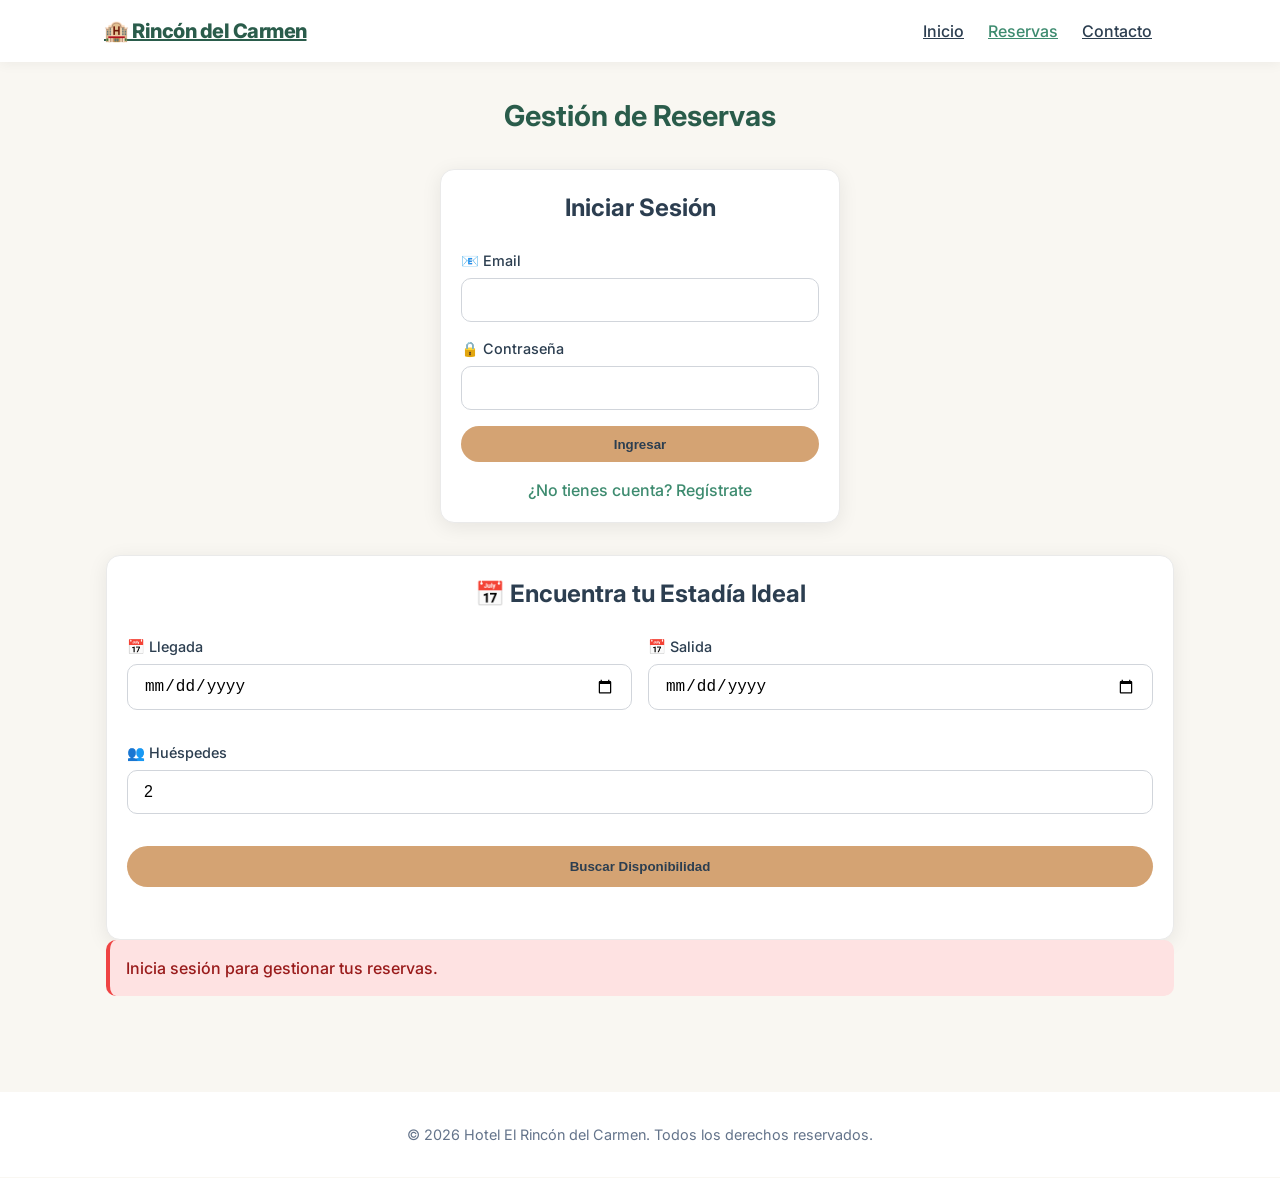
==== admin.html @ cd4cac2b "agregue la pagina para administrador" ====
<!DOCTYPE html>
<html lang="es">
<head>
  <meta charset="UTF-8">
  <meta name="viewport" content="width=device-width, initial-scale=1.0">
  <title>Panel Admin | Hotel El Rincón del Carmen</title>
  <link rel="stylesheet" href="css/main.css">
</head>
<body>
  <header>
    <nav>
      <a href="index.html" class="logo">🏨 Rincón del Carmen</a>
      <ul class="nav-links">
        <li><a href="index.html">Inicio</a></li>
        <li><a href="reservas.html">Reservas</a></li>
        <li><a href="contacto.html">Contacto</a></li>
        <li><a href="admin.html" class="active">Panel Admin</a></li>
      </ul>
      <button class="mobile-toggle">☰</button>
    </nav>
  </header>

  <main class="container">
    <div class="admin-header">
      <h1>Panel de Gestión Administrativa</h1>
      <p>Administra habitaciones, reservas y disponibilidad del hotel.</p>
    </div>

    <div class="tabs">
      <button class="tab-btn active" data-tab="rooms">🏨 Habitaciones</button>
      <button class="tab-btn" data-tab="bookings">📋 Reservas</button>
    </div>

    <!-- Tab Habitaciones -->
    <div id="roomsTab" class="tab-content">
      <div style="display:flex; justify-content:space-between; align-items:center; margin-bottom:1rem; flex-wrap:wrap; gap:1rem;">
        <h2 class="section-title" style="margin:0;">Listado de Habitaciones</h2>
        <button class="btn btn-accent" id="openRoomModal">+ Agregar Habitación</button>
      </div>
      <div class="table-container">
        <table id="roomsTable">
          <thead>
            <tr><th>Nombre</th><th>Camas</th><th>Máx Personas</th><th>Precio/Noche</th><th>Servicios</th><th>Acciones</th></tr>
          </thead>
          <tbody id="roomsBody"></tbody>
        </table>
      </div>
    </div>

    <!-- Tab Reservas -->
    <div id="bookingsTab" class="tab-content hidden">
      <div class="card" style="margin-bottom:1.5rem; background:var(--bg);">
        <h2 class="section-title" style="margin:0 0 0.5rem;">Gestión de Reservas</h2>
        <p style="color:var(--text-secondary); font-size:0.9rem;">Cancela reservas para liberar fechas inmediatamente. El sistema valida automáticamente la disponibilidad.</p>
      </div>
      <div class="table-container">
        <table id="bookingsTable">
          <thead>
            <tr><th>ID</th><th>Cliente</th><th>Habitación</th><th>Fechas</th><th>Huéspedes</th><th>Total</th><th>Estado</th><th>Acciones</th></tr>
          </thead>
          <tbody id="bookingsBody"></tbody>
        </table>
      </div>
    </div>
  </main>

  <!-- Modal Agregar/Editar Habitación -->
  <dialog id="roomModal">
    <div class="modal-header">
      <h3 id="modalTitle">Nueva Habitación</h3>
      <button class="close-modal" id="closeModal">&times;</button>
    </div>
    <form id="roomForm">
      <div class="form-group"><label>Nombre de la habitación</label><input id="rName" required placeholder="Ej: Suite Carmen"></div>
      <div class="grid" style="grid-template-columns:1fr 1fr; gap:1rem; margin-bottom:1rem;">
        <div class="form-group" style="margin:0"><label>Cantidad de camas</label><input id="rBeds" type="number" min="1" required></div>
        <div class="form-group" style="margin:0"><label>Máx. personas</label><input id="rMax" type="number" min="1" required></div>
      </div>
      <div class="form-group"><label>Precio por noche (COP)</label><input id="rPrice" type="number" min="10000" required placeholder="180000"></div>
      <div class="form-group"><label>Servicios (separados por coma)</label><input id="rAmenities" placeholder="WiFi, Jacuzzi, Minibar, TV 50&quot;" required></div>
      <div class="form-group"><label>URL de imagen (opcional)</label><input id="rImage" placeholder="https://... o dejar vacío"></div>
      <button type="submit" class="btn btn-full">Guardar Habitación</button>
    </form>
  </dialog>

  <footer>
    <p>© 2026 Hotel El Rincón del Carmen. Panel exclusivo para administradores.</p>
  </footer>

  <script type="module">
    import { DataService } from './js/data-service.js';
    
    // 🔒 Protección de ruta
    DataService.init();
    if (!DataService.isAdmin()) {
      alert('⚠️ Acceso denegado. Solo administradores pueden ver este panel.');
      window.location.href = 'reservas.html';
    }

    // 🔄 Renderizado
    function renderRooms() {
      const rooms = DataService.getRooms();
      const tbody = document.getElementById('roomsBody');
      if (!rooms.length) return tbody.innerHTML = `<tr><td colspan="6" class="text-center" style="padding:2rem; color:var(--text-secondary);">No hay habitaciones registradas</td></tr>`;
      
      tbody.innerHTML = rooms.map(r => `
        <tr>
          <td><strong>${r.name}</strong></td>
          <td>${r.beds}</td>
          <td>${r.maxGuests}</td>
          <td>$${r.price.toLocaleString()}</td>
          <td style="font-size:0.85rem; color:var(--text-secondary);">${r.amenities.join(', ')}</td>
          <td><button class="action-btn delete" onclick="deleteRoom('${r.id}')">🗑️ Eliminar</button></td>
        </tr>
      `).join('');
    }

    function renderBookings() {
      const bookings = DataService.getBookings();
      const rooms = DataService.getRooms();
      const users = DataService.getUsers();
      const tbody = document.getElementById('bookingsBody');
      
      if (!bookings.length) return tbody.innerHTML = `<tr><td colspan="8" class="text-center" style="padding:2rem; color:var(--text-secondary);">No hay reservas registradas</td></tr>`;

      tbody.innerHTML = bookings.map(b => {
        const room = rooms.find(r => r.id === b.roomId)?.name || 'Desconocida';
        const user = users.find(u => u.id === b.userId)?.name || 'Usuario eliminado';
        const statusClass = b.status === 'confirmed' ? 'status-confirmed' : 'status-cancelled';
        return `
          <tr>
            <td style="font-family:monospace; font-size:0.8rem;">${b.id.slice(-6)}</td>
            <td>${user}</td>
            <td>${room}</td>
            <td style="font-size:0.85rem;">${b.checkIn} ➔ ${b.checkOut}</td>
            <td>${b.guests}</td>
            <td>$${b.totalPrice.toLocaleString()}</td>
            <td><span class="status-badge ${statusClass}">${b.status}</span></td>
            <td>
              ${b.status === 'confirmed' ? `<button class="action-btn cancel" onclick="cancelBooking('${b.id}')">❌ Cancelar</button>` : '—'}
            </td>
          </tr>
        `;
      }).join('');
    }

    // 🌐 Funciones globales para onclick
    window.deleteRoom = (id) => {
      if (!confirm('¿Eliminar esta habitación? No se pueden recuperar las reservas asociadas.')) return;
      DataService.deleteRoom(id);
      renderRooms();
    };

    window.cancelBooking = (id) => {
      if (!confirm('¿Cancelar esta reserva? Las fechas quedarán disponibles inmediatamente.')) return;
      DataService.cancelBooking(id);
      renderBookings();
    };

    // 📋 Tabs
    document.querySelectorAll('.tab-btn').forEach(btn => {
      btn.addEventListener('click', () => {
        document.querySelectorAll('.tab-btn').forEach(b => b.classList.remove('active'));
        document.querySelectorAll('.tab-content').forEach(c => c.classList.add('hidden'));
        btn.classList.add('active');
        document.getElementById(`${btn.dataset.tab}Tab`).classList.remove('hidden');
      });
    });

    // 🪟 Modal
    const modal = document.getElementById('roomModal');
    document.getElementById('openRoomModal').onclick = () => {
      modal.showModal();
      document.getElementById('roomForm').reset();
    };
    document.getElementById('closeModal').onclick = () => modal.close();
    modal.addEventListener('click', (e) => { if (e.target === modal) modal.close(); });

    document.getElementById('roomForm').onsubmit = (e) => {
      e.preventDefault();
      const newRoom = {
        id: 'r_' + Date.now(),
        name: document.getElementById('rName').value,
        beds: parseInt(document.getElementById('rBeds').value),
        maxGuests: parseInt(document.getElementById('rMax').value),
        price: parseInt(document.getElementById('rPrice').value),
        amenities: document.getElementById('rAmenities').value.split(',').map(a => a.trim()).filter(a => a),
        image: document.getElementById('rImage').value || 'https://images.unsplash.com/photo-1611892440504-42a792e24d32?w=800&q=80'
      };
      DataService.addRoom(newRoom);
      modal.close();
      renderRooms();
    };

    // 🚀 Init
    renderRooms();
    renderBookings();

    // Mobile menu (mismo script que otras páginas)
    document.querySelector('.mobile-toggle').addEventListener('click', () => {
      const nav = document.querySelector('.nav-links');
      nav.style.display = nav.style.display === 'flex' ? 'none' : 'flex';
      nav.style.flexDirection = 'column';
      nav.style.position = 'absolute';
      nav.style.top = '100%'; nav.style.left = '0'; nav.style.right = '0';
      nav.style.background = 'var(--surface)'; nav.style.padding = 'var(--space-md)';
      nav.style.boxShadow = 'var(--shadow)'; nav.style.zIndex = '99';
    });
  </script>
</body>
</html>
---- css/main.css ----
:root {
    --primary: #2a5c4b;
    --primary-light: #3d8b6f;
    --accent: #d4a373;
    --bg: #f9f7f2;
    --surface: #ffffff;
    --text: #2c3e50;
    --text-light: #64748b;
    --success: #22c55e;
    --error: #ef4444;
    --radius: 14px;
    --shadow: 0 4px 20px rgba(0,0,0,0.08);
    --shadow-hover: 0 8px 30px rgba(0,0,0,0.12);
    --transition: all 0.25s cubic-bezier(0.4, 0, 0.2, 1);
}

  * { box-sizing: border-box; margin: 0; padding: 0; }
body { 
    font-family: 'Inter', system-ui, -apple-system, sans-serif; 
    background: var(--bg); 
    color: var(--text); 
    line-height: 1.5;
    -webkit-font-smoothing: antialiased;
}

  /* Header */
header {
    background: var(--surface);
    box-shadow: 0 2px 12px rgba(0,0,0,0.05);
    position: sticky; top: 0; z-index: 100;
}
nav {
    display: flex; justify-content: space-between; align-items: center;
    padding: 1rem 5%; max-width: 1200px; margin: 0 auto;
}
.logo { font-weight: 800; font-size: 1.25rem; color: var(--primary); letter-spacing: -0.5px; }
.nav-links { display: flex; gap: 1.5rem; list-style: none; }
.nav-links a { color: var(--text); font-weight: 500; transition: var(--transition); }
.nav-links a:hover, .nav-links a.active { color: var(--primary-light); }

.btn {
    background: var(--primary); color: white; padding: 0.65rem 1.2rem;
    border: none; border-radius: 99px; cursor: pointer; font-weight: 600;
    transition: var(--transition); display: inline-flex; align-items: center; gap: 0.5rem;
}
.btn:hover { background: var(--primary-light); transform: translateY(-2px); }
.btn-outline { background: transparent; border: 2px solid var(--primary); color: var(--primary); }
.btn-outline:hover { background: var(--primary); color: white; }
.btn-accent { background: var(--accent); color: var(--text); }

  /* Layout */
.container { max-width: 1100px; margin: 0 auto; padding: 2rem 1rem; }
.grid { display: grid; gap: 1.5rem; grid-template-columns: repeat(auto-fit, minmax(280px, 1fr)); }
.card {
    background: var(--surface); padding: 1.25rem; border-radius: var(--radius);
    box-shadow: var(--shadow); transition: var(--transition); border: 1px solid #eaeaea;
}
.card:hover { box-shadow: var(--shadow-hover); }

  /* Forms & Inputs */
.input-group { margin-bottom: 1rem; }
.input-group label { display: block; margin-bottom: 0.4rem; font-weight: 500; font-size: 0.9rem; }
.input-group input, .input-group select, .input-group textarea {
    width: 100%; padding: 0.75rem 1rem; border: 1px solid #d1d5db;
    border-radius: 10px; font-size: 1rem; transition: var(--transition);
}
.input-group input:focus, .input-group textarea:focus {
    outline: none; border-color: var(--primary); box-shadow: 0 0 0 3px rgba(42,92,75,0.15);
}

  /* Alerts & Badges */
.alert { padding: 1rem; border-radius: 10px; margin-bottom: 1rem; font-weight: 500; }
.alert.success { background: #dcfce7; color: #166534; border-left: 4px solid var(--success); }
.alert.error { background: #fee2e2; color: #991b1b; border-left: 4px solid var(--error); }
.badge { display: inline-block; padding: 0.25rem 0.6rem; border-radius: 99px; font-size: 0.75rem; font-weight: 700; }
.badge.primary { background: #e0f2fe; color: #0369a1; }
.badge.accent { background: #fef3c7; color: #92400e; }

  /* Utilities */
.text-center { text-align: center; }
.mt-2 { margin-top: 2rem; }
.hidden { display: none !important; }
.fade-in { animation: fadeIn 0.4s ease-in; }
@keyframes fadeIn { from { opacity: 0; transform: translateY(10px); } to { opacity: 1; transform: translateY(0); } }

  /* Mobile */
@media (max-width: 768px) {
    .nav-links { display: none; }
    .mobile-toggle { display: block; background: none; border: none; font-size: 1.5rem; cursor: pointer; }
    .grid { grid-template-columns: 1fr; }
    .container { padding: 1.5rem 1rem; }
}
@media (min-width: 769px) { .mobile-toggle { display: none; } }

  /* Dialog/Modal */
dialog {
    border: none; border-radius: var(--radius); padding: 1.5rem;
    box-shadow: 0 20px 40px rgba(0,0,0,0.2); max-width: 90%; width: 420px;
    backdrop-filter: blur(10px); background: var(--surface);
}
dialog::backdrop { background: rgba(0,0,0,0.4); }
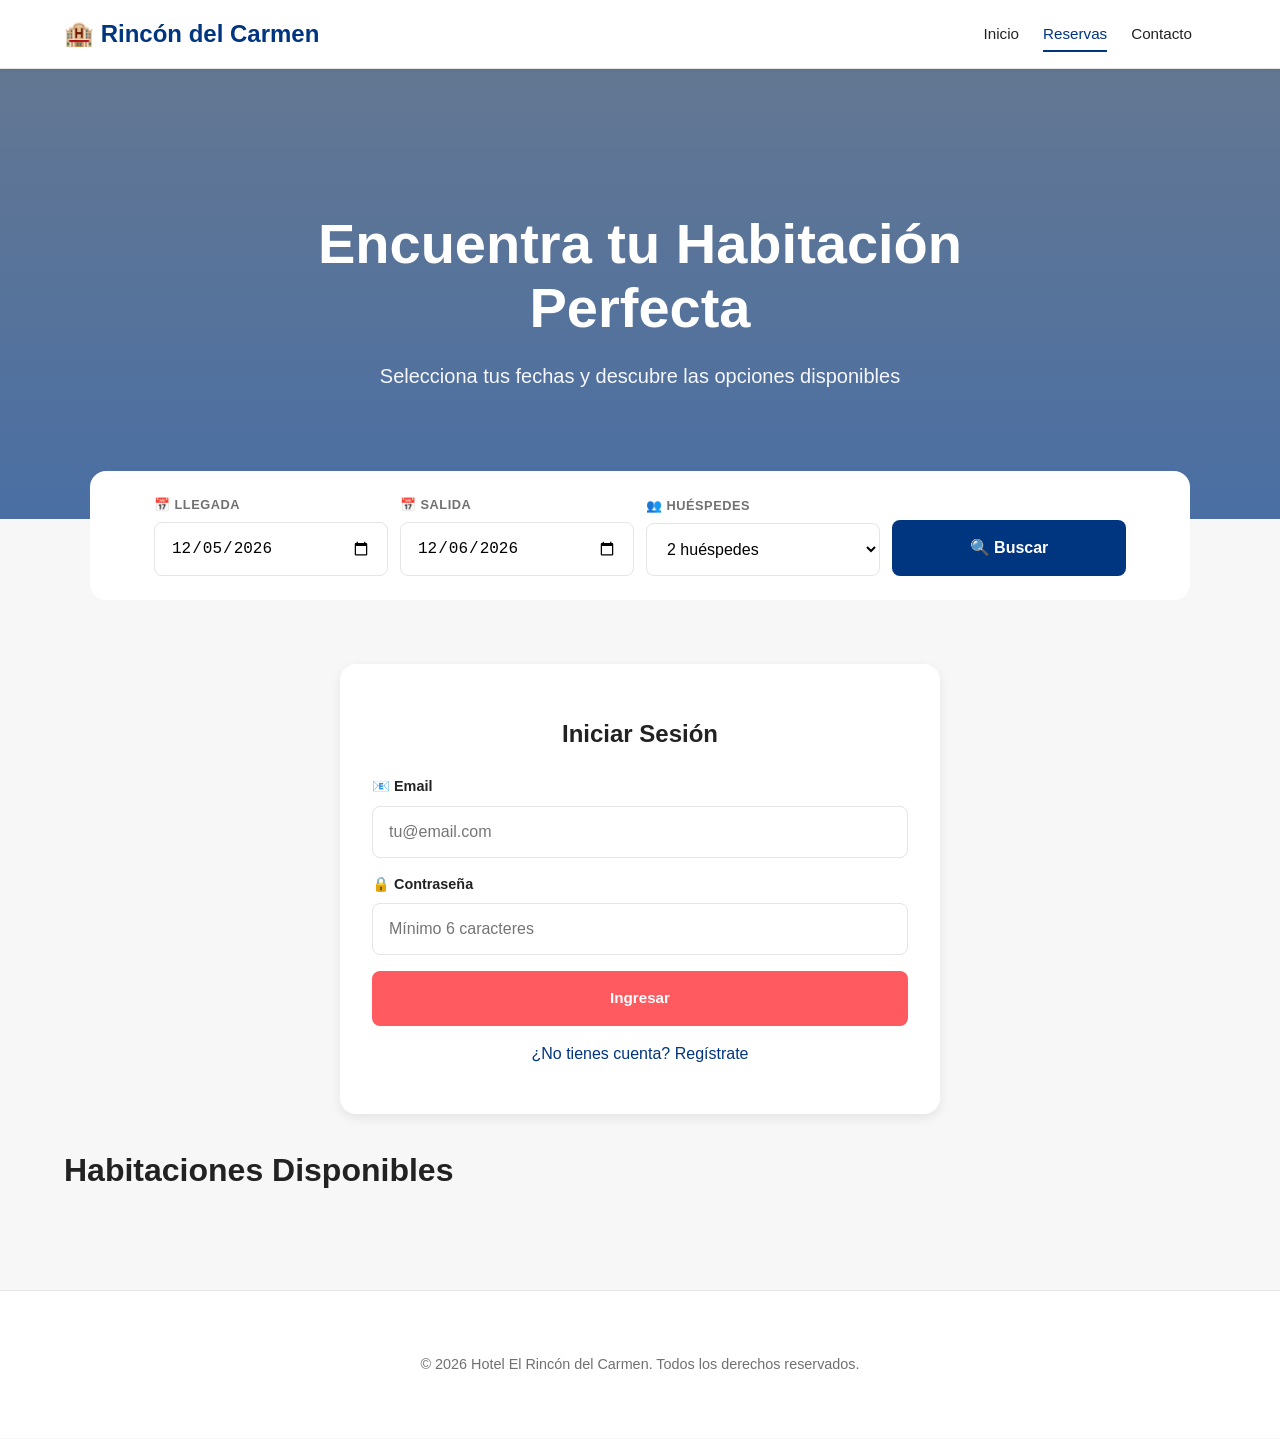
==== commit dc6d4eac: "Mejora general" ====
--- a/admin.html
+++ b/admin.html
@@ -23,40 +23,55 @@
   <main class="container">
     <div class="admin-header">
       <h1>Panel de Gestión Administrativa</h1>
-      <p>Administra habitaciones, reservas y disponibilidad del hotel.</p>
-    </div>
-
+      <p>Administra habitaciones, reservas y disponibilidad.</p>
+    </div>
+    
     <div class="tabs">
       <button class="tab-btn active" data-tab="rooms">🏨 Habitaciones</button>
       <button class="tab-btn" data-tab="bookings">📋 Reservas</button>
     </div>
 
-    <!-- Tab Habitaciones -->
     <div id="roomsTab" class="tab-content">
       <div style="display:flex; justify-content:space-between; align-items:center; margin-bottom:1rem; flex-wrap:wrap; gap:1rem;">
         <h2 class="section-title" style="margin:0;">Listado de Habitaciones</h2>
         <button class="btn btn-accent" id="openRoomModal">+ Agregar Habitación</button>
       </div>
       <div class="table-container">
-        <table id="roomsTable">
+        <table>
           <thead>
-            <tr><th>Nombre</th><th>Camas</th><th>Máx Personas</th><th>Precio/Noche</th><th>Servicios</th><th>Acciones</th></tr>
+            <tr>
+              <th>Nombre</th>
+              <th>Camas</th>
+              <th>Máx Pers.</th>
+              <th>Precio/Noche</th>
+              <th>Servicios</th>
+              <th>Acciones</th>
+            </tr>
           </thead>
           <tbody id="roomsBody"></tbody>
         </table>
       </div>
     </div>
 
-    <!-- Tab Reservas -->
     <div id="bookingsTab" class="tab-content hidden">
       <div class="card" style="margin-bottom:1.5rem; background:var(--bg);">
         <h2 class="section-title" style="margin:0 0 0.5rem;">Gestión de Reservas</h2>
-        <p style="color:var(--text-secondary); font-size:0.9rem;">Cancela reservas para liberar fechas inmediatamente. El sistema valida automáticamente la disponibilidad.</p>
+        <p style="color:var(--text-secondary); font-size:0.9rem;">
+          Cancela reservas para liberar fechas inmediatamente.
+        </p>
       </div>
       <div class="table-container">
-        <table id="bookingsTable">
+        <table>
           <thead>
-            <tr><th>ID</th><th>Cliente</th><th>Habitación</th><th>Fechas</th><th>Huéspedes</th><th>Total</th><th>Estado</th><th>Acciones</th></tr>
+            <tr>
+              <th>ID</th>
+              <th>Cliente</th>
+              <th>Habitación</th>
+              <th>Fechas</th>
+              <th>Total</th>
+              <th>Estado</th>
+              <th>Acciones</th>
+            </tr>
           </thead>
           <tbody id="bookingsBody"></tbody>
         </table>
@@ -64,22 +79,39 @@
     </div>
   </main>
 
-  <!-- Modal Agregar/Editar Habitación -->
   <dialog id="roomModal">
     <div class="modal-header">
       <h3 id="modalTitle">Nueva Habitación</h3>
       <button class="close-modal" id="closeModal">&times;</button>
     </div>
     <form id="roomForm">
-      <div class="form-group"><label>Nombre de la habitación</label><input id="rName" required placeholder="Ej: Suite Carmen"></div>
-      <div class="grid" style="grid-template-columns:1fr 1fr; gap:1rem; margin-bottom:1rem;">
-        <div class="form-group" style="margin:0"><label>Cantidad de camas</label><input id="rBeds" type="number" min="1" required></div>
-        <div class="form-group" style="margin:0"><label>Máx. personas</label><input id="rMax" type="number" min="1" required></div>
-      </div>
-      <div class="form-group"><label>Precio por noche (COP)</label><input id="rPrice" type="number" min="10000" required placeholder="180000"></div>
-      <div class="form-group"><label>Servicios (separados por coma)</label><input id="rAmenities" placeholder="WiFi, Jacuzzi, Minibar, TV 50&quot;" required></div>
-      <div class="form-group"><label>URL de imagen (opcional)</label><input id="rImage" placeholder="https://... o dejar vacío"></div>
-      <button type="submit" class="btn btn-full">Guardar Habitación</button>
+      <div class="form-group">
+        <label>Nombre</label>
+        <input id="rName" required placeholder="Suite Premium">
+      </div>
+      <div style="display: grid; grid-template-columns:1fr 1fr; gap:1rem; margin-bottom:1rem;">
+        <div class="form-group" style="margin:0">
+          <label>Camas</label>
+          <input id="rBeds" type="number" min="1" required>
+        </div>
+        <div class="form-group" style="margin:0">
+          <label>Máx. personas</label>
+          <input id="rMax" type="number" min="1" required>
+        </div>
+      </div>
+      <div class="form-group">
+        <label>Precio/Noche (COP)</label>
+        <input id="rPrice" type="number" min="10000" required>
+      </div>
+      <div class="form-group">
+        <label>Servicios (coma)</label>
+        <input id="rAmenities" placeholder="WiFi, Jacuzzi, Minibar" required>
+      </div>
+      <div class="form-group">
+        <label>URL Imagen (opcional)</label>
+        <input id="rImage" placeholder="https://...">
+      </div>
+      <button type="submit" class="btn btn-full">Guardar</button>
     </form>
   </dialog>
 
@@ -90,42 +122,46 @@
   <script type="module">
     import { DataService } from './js/data-service.js';
     
-    // 🔒 Protección de ruta
     DataService.init();
-    if (!DataService.isAdmin()) {
-      alert('⚠️ Acceso denegado. Solo administradores pueden ver este panel.');
-      window.location.href = 'reservas.html';
+    if (!DataService.isAdmin()) { 
+      alert('⚠️ Acceso denegado.'); 
+      window.location.href = 'reservas.html'; 
     }
 
-    // 🔄 Renderizado
-    function renderRooms() {
+    const renderRooms = () => {
       const rooms = DataService.getRooms();
       const tbody = document.getElementById('roomsBody');
-      if (!rooms.length) return tbody.innerHTML = `<tr><td colspan="6" class="text-center" style="padding:2rem; color:var(--text-secondary);">No hay habitaciones registradas</td></tr>`;
-      
-      tbody.innerHTML = rooms.map(r => `
+      tbody.innerHTML = rooms.length ? rooms.map(r => `
         <tr>
           <td><strong>${r.name}</strong></td>
           <td>${r.beds}</td>
           <td>${r.maxGuests}</td>
           <td>$${r.price.toLocaleString()}</td>
-          <td style="font-size:0.85rem; color:var(--text-secondary);">${r.amenities.join(', ')}</td>
-          <td><button class="action-btn delete" onclick="deleteRoom('${r.id}')">🗑️ Eliminar</button></td>
+          <td style="font-size:0.85rem; color:var(--text-secondary);">
+            ${r.amenities.join(', ')}
+          </td>
+          <td>
+            <button class="action-btn delete" onclick="deleteRoom('${r.id}')">🗑️</button>
+          </td>
         </tr>
-      `).join('');
-    }
-
-    function renderBookings() {
+      `).join('') : `
+        <tr>
+          <td colspan="6" class="text-center" style="padding:2rem; color:var(--text-secondary);">
+            No hay habitaciones
+          </td>
+        </tr>
+      `;
+    };
+
+    const renderBookings = () => {
       const bookings = DataService.getBookings();
       const rooms = DataService.getRooms();
       const users = DataService.getUsers();
       const tbody = document.getElementById('bookingsBody');
       
-      if (!bookings.length) return tbody.innerHTML = `<tr><td colspan="8" class="text-center" style="padding:2rem; color:var(--text-secondary);">No hay reservas registradas</td></tr>`;
-
-      tbody.innerHTML = bookings.map(b => {
-        const room = rooms.find(r => r.id === b.roomId)?.name || 'Desconocida';
-        const user = users.find(u => u.id === b.userId)?.name || 'Usuario eliminado';
+      tbody.innerHTML = bookings.length ? bookings.map(b => {
+        const room = rooms.find(r => r.id === b.roomId)?.name || 'N/A';
+        const user = users.find(u => u.id === b.userId)?.name || 'N/A';
         const statusClass = b.status === 'confirmed' ? 'status-confirmed' : 'status-cancelled';
         return `
           <tr>
@@ -133,78 +169,89 @@
             <td>${user}</td>
             <td>${room}</td>
             <td style="font-size:0.85rem;">${b.checkIn} ➔ ${b.checkOut}</td>
-            <td>${b.guests}</td>
             <td>$${b.totalPrice.toLocaleString()}</td>
             <td><span class="status-badge ${statusClass}">${b.status}</span></td>
             <td>
-              ${b.status === 'confirmed' ? `<button class="action-btn cancel" onclick="cancelBooking('${b.id}')">❌ Cancelar</button>` : '—'}
+              ${b.status === 'confirmed' ? 
+                `<button class="action-btn cancel" onclick="cancelBooking('${b.id}')">❌</button>` : 
+                '—'
+              }
             </td>
           </tr>
         `;
-      }).join('');
-    }
-
-    // 🌐 Funciones globales para onclick
-    window.deleteRoom = (id) => {
-      if (!confirm('¿Eliminar esta habitación? No se pueden recuperar las reservas asociadas.')) return;
-      DataService.deleteRoom(id);
-      renderRooms();
-    };
-
-    window.cancelBooking = (id) => {
-      if (!confirm('¿Cancelar esta reserva? Las fechas quedarán disponibles inmediatamente.')) return;
-      DataService.cancelBooking(id);
-      renderBookings();
-    };
-
-    // 📋 Tabs
+      }).join('') : `
+        <tr>
+          <td colspan="7" class="text-center" style="padding:2rem; color:var(--text-secondary);">
+            No hay reservas
+          </td>
+        </tr>
+      `;
+    };
+
+    window.deleteRoom = (id) => { 
+      if (confirm('¿Eliminar habitación?')) { 
+        DataService.deleteRoom(id); 
+        renderRooms(); 
+      } 
+    };
+    
+    window.cancelBooking = (id) => { 
+      if (confirm('¿Cancelar reserva?')) { 
+        DataService.cancelBooking(id); 
+        renderBookings(); 
+      } 
+    };
+
     document.querySelectorAll('.tab-btn').forEach(btn => {
-      btn.addEventListener('click', () => {
-        document.querySelectorAll('.tab-btn').forEach(b => b.classList.remove('active'));
-        document.querySelectorAll('.tab-content').forEach(c => c.classList.add('hidden'));
-        btn.classList.add('active');
-        document.getElementById(`${btn.dataset.tab}Tab`).classList.remove('hidden');
-      });
+      btn.onclick = () => { 
+        document.querySelectorAll('.tab-btn').forEach(b => b.classList.remove('active')); 
+        document.querySelectorAll('.tab-content').forEach(c => c.classList.add('hidden')); 
+        btn.classList.add('active'); 
+        document.getElementById(`${btn.dataset.tab}Tab`).classList.remove('hidden'); 
+      };
     });
-
-    // 🪟 Modal
+    
     const modal = document.getElementById('roomModal');
-    document.getElementById('openRoomModal').onclick = () => {
-      modal.showModal();
-      document.getElementById('roomForm').reset();
+    document.getElementById('openRoomModal').onclick = () => { 
+      modal.showModal(); 
+      document.getElementById('roomForm').reset(); 
     };
     document.getElementById('closeModal').onclick = () => modal.close();
-    modal.addEventListener('click', (e) => { if (e.target === modal) modal.close(); });
-
-    document.getElementById('roomForm').onsubmit = (e) => {
-      e.preventDefault();
-      const newRoom = {
-        id: 'r_' + Date.now(),
-        name: document.getElementById('rName').value,
-        beds: parseInt(document.getElementById('rBeds').value),
-        maxGuests: parseInt(document.getElementById('rMax').value),
-        price: parseInt(document.getElementById('rPrice').value),
-        amenities: document.getElementById('rAmenities').value.split(',').map(a => a.trim()).filter(a => a),
-        image: document.getElementById('rImage').value || 'https://images.unsplash.com/photo-1611892440504-42a792e24d32?w=800&q=80'
-      };
-      DataService.addRoom(newRoom);
-      modal.close();
-      renderRooms();
-    };
-
-    // 🚀 Init
-    renderRooms();
+    
+    document.getElementById('roomForm').onsubmit = (e) => { 
+      e.preventDefault(); 
+      DataService.addRoom({ 
+        id: 'r_' + Date.now(), 
+        name: document.getElementById('rName').value, 
+        beds: parseInt(document.getElementById('rBeds').value), 
+        maxGuests: parseInt(document.getElementById('rMax').value), 
+        price: parseInt(document.getElementById('rPrice').value), 
+        amenities: document.getElementById('rAmenities').value.split(',').map(a => a.trim()).filter(Boolean), 
+        image: document.getElementById('rImage').value || 'https://images.unsplash.com/photo-1611892440504-42a792e24d32?w=800&q=80' 
+      }); 
+      modal.close(); 
+      renderRooms(); 
+    };
+
+    renderRooms(); 
     renderBookings();
-
-    // Mobile menu (mismo script que otras páginas)
-    document.querySelector('.mobile-toggle').addEventListener('click', () => {
-      const nav = document.querySelector('.nav-links');
-      nav.style.display = nav.style.display === 'flex' ? 'none' : 'flex';
-      nav.style.flexDirection = 'column';
-      nav.style.position = 'absolute';
-      nav.style.top = '100%'; nav.style.left = '0'; nav.style.right = '0';
-      nav.style.background = 'var(--surface)'; nav.style.padding = 'var(--space-md)';
-      nav.style.boxShadow = 'var(--shadow)'; nav.style.zIndex = '99';
+    
+    document.querySelector('.mobile-toggle').addEventListener('click', () => { 
+      const nav = document.querySelector('.nav-links'); 
+      if (nav.style.display === 'flex') { 
+        nav.style.display = 'none'; 
+      } else { 
+        nav.style.display = 'flex'; 
+        nav.style.flexDirection = 'column'; 
+        nav.style.position = 'absolute'; 
+        nav.style.top = '100%'; 
+        nav.style.left = '0'; 
+        nav.style.right = '0'; 
+        nav.style.background = 'var(--surface)'; 
+        nav.style.padding = 'var(--space-md)'; 
+        nav.style.boxShadow = 'var(--shadow)'; 
+        nav.style.zIndex = '99'; 
+      } 
     });
   </script>
 </body>
--- a/css/main.css
+++ b/css/main.css
@@ -1,101 +1,678 @@
 :root {
-    --primary: #2a5c4b;
-    --primary-light: #3d8b6f;
-    --accent: #d4a373;
-    --bg: #f9f7f2;
-    --surface: #ffffff;
-    --text: #2c3e50;
-    --text-light: #64748b;
-    --success: #22c55e;
-    --error: #ef4444;
-    --radius: 14px;
-    --shadow: 0 4px 20px rgba(0,0,0,0.08);
-    --shadow-hover: 0 8px 30px rgba(0,0,0,0.12);
-    --transition: all 0.25s cubic-bezier(0.4, 0, 0.2, 1);
-}
-
-  * { box-sizing: border-box; margin: 0; padding: 0; }
+  --primary: #003580;
+  --primary-dark: #00224f;
+  --primary-light: #4d90fe;
+  --accent: #ff5a5f;
+  --accent-hover: #e0484d;
+  --bg: #f7f7f7;
+  --surface: #ffffff;
+  --text: #222222;
+  --text-secondary: #717171;
+  --text-light: #a0a0a0;
+  --border: #e5e5e5;
+  --divider: #f0f0f0;
+  --success: #008a05;
+  --error: #c43a3a;
+  --space-xs: 0.5rem;
+  --space-sm: 0.75rem;
+  --space-md: 1rem;
+  --space-lg: 1.5rem;
+  --space-xl: 2rem;
+  --space-2xl: 3rem;
+  --radius-sm: 8px;
+  --radius: 12px;
+  --radius-lg: 16px;
+  --shadow-sm: 0 1px 3px rgba(0,0,0,0.08);
+  --shadow: 0 4px 12px rgba(0,0,0,0.08);
+  --shadow-lg: 0 8px 24px rgba(0,0,0,0.12);
+  --transition: all 0.25s cubic-bezier(0.4, 0, 0.2, 1);
+}
+
+*, *::before, *::after { box-sizing: border-box; }
+html { scroll-behavior: smooth; }
 body { 
-    font-family: 'Inter', system-ui, -apple-system, sans-serif; 
-    background: var(--bg); 
-    color: var(--text); 
-    line-height: 1.5;
-    -webkit-font-smoothing: antialiased;
-}
-
-  /* Header */
-header {
-    background: var(--surface);
-    box-shadow: 0 2px 12px rgba(0,0,0,0.05);
-    position: sticky; top: 0; z-index: 100;
-}
-nav {
-    display: flex; justify-content: space-between; align-items: center;
-    padding: 1rem 5%; max-width: 1200px; margin: 0 auto;
-}
-.logo { font-weight: 800; font-size: 1.25rem; color: var(--primary); letter-spacing: -0.5px; }
-.nav-links { display: flex; gap: 1.5rem; list-style: none; }
-.nav-links a { color: var(--text); font-weight: 500; transition: var(--transition); }
-.nav-links a:hover, .nav-links a.active { color: var(--primary-light); }
-
-.btn {
-    background: var(--primary); color: white; padding: 0.65rem 1.2rem;
-    border: none; border-radius: 99px; cursor: pointer; font-weight: 600;
-    transition: var(--transition); display: inline-flex; align-items: center; gap: 0.5rem;
-}
-.btn:hover { background: var(--primary-light); transform: translateY(-2px); }
-.btn-outline { background: transparent; border: 2px solid var(--primary); color: var(--primary); }
-.btn-outline:hover { background: var(--primary); color: white; }
-.btn-accent { background: var(--accent); color: var(--text); }
-
-  /* Layout */
-.container { max-width: 1100px; margin: 0 auto; padding: 2rem 1rem; }
-.grid { display: grid; gap: 1.5rem; grid-template-columns: repeat(auto-fit, minmax(280px, 1fr)); }
-.card {
-    background: var(--surface); padding: 1.25rem; border-radius: var(--radius);
-    box-shadow: var(--shadow); transition: var(--transition); border: 1px solid #eaeaea;
-}
-.card:hover { box-shadow: var(--shadow-hover); }
-
-  /* Forms & Inputs */
-.input-group { margin-bottom: 1rem; }
-.input-group label { display: block; margin-bottom: 0.4rem; font-weight: 500; font-size: 0.9rem; }
-.input-group input, .input-group select, .input-group textarea {
-    width: 100%; padding: 0.75rem 1rem; border: 1px solid #d1d5db;
-    border-radius: 10px; font-size: 1rem; transition: var(--transition);
-}
-.input-group input:focus, .input-group textarea:focus {
-    outline: none; border-color: var(--primary); box-shadow: 0 0 0 3px rgba(42,92,75,0.15);
-}
-
-  /* Alerts & Badges */
-.alert { padding: 1rem; border-radius: 10px; margin-bottom: 1rem; font-weight: 500; }
-.alert.success { background: #dcfce7; color: #166534; border-left: 4px solid var(--success); }
-.alert.error { background: #fee2e2; color: #991b1b; border-left: 4px solid var(--error); }
-.badge { display: inline-block; padding: 0.25rem 0.6rem; border-radius: 99px; font-size: 0.75rem; font-weight: 700; }
-.badge.primary { background: #e0f2fe; color: #0369a1; }
-.badge.accent { background: #fef3c7; color: #92400e; }
-
-  /* Utilities */
+  font-family: -apple-system, BlinkMacSystemFont, 'Segoe UI', Roboto, sans-serif; 
+  background: var(--bg); 
+  color: var(--text); 
+  line-height: 1.5; 
+  margin: 0; 
+  -webkit-font-smoothing: antialiased;
+}
+a { text-decoration: none; color: inherit; transition: var(--transition); }
+a:hover { color: var(--primary); }
+button { cursor: pointer; border: none; background: none; font: inherit; }
+img { display: block; max-width: 100%; }
+ul { list-style: none; padding: 0; margin: 0; }
+
+/* HEADER */
+header { 
+  background: var(--surface); 
+  border-bottom: 1px solid var(--border); 
+  position: sticky; 
+  top: 0; 
+  z-index: 100; 
+  box-shadow: var(--shadow-sm); 
+}
+nav { 
+  display: flex; 
+  justify-content: space-between; 
+  align-items: center; 
+  padding: var(--space-md) 5%; 
+  max-width: 1400px; 
+  margin: 0 auto; 
+}
+.logo { 
+  font-weight: 800; 
+  font-size: 1.5rem; 
+  color: var(--primary); 
+  display: flex;
+  align-items: center;
+  gap: var(--space-sm);
+}
+.nav-links { 
+  display: flex; 
+  gap: var(--space-lg); 
+  align-items: center; 
+}
+.nav-links a { 
+  font-weight: 500; 
+  font-size: 0.95rem; 
+  padding: var(--space-xs) 0;
+  position: relative;
+}
+.nav-links a:hover, 
+.nav-links a.active { 
+  color: var(--primary); 
+}
+.nav-links a.active::after {
+  content: '';
+  position: absolute;
+  bottom: -2px;
+  left: 0;
+  right: 0;
+  height: 2px;
+  background: var(--primary);
+}
+.mobile-toggle { 
+  font-size: 1.5rem; 
+  color: var(--text); 
+  display: none; 
+  background: none;
+  border: none;
+  cursor: pointer;
+}
+
+/* HERO - Con imagen en TODAS las páginas */
+.hero { 
+  background: linear-gradient(rgba(0,34,79,0.6), rgba(0,53,128,0.7)), 
+              url('https://images.unsplash.com/photo-1542314831-068cd1dbfeeb?w=1920&q=80') center/cover no-repeat; 
+  color: white; 
+  padding: var(--space-2xl) 5%; 
+  text-align: center; 
+  min-height: 50vh; 
+  display: flex; 
+  align-items: center; 
+  justify-content: center; 
+}
+.hero-content { max-width: 800px; }
+.hero h1 { 
+  font-size: clamp(2rem, 5vw, 3.5rem); 
+  font-weight: 800; 
+  margin-bottom: var(--space-md); 
+  line-height: 1.15; 
+}
+.hero p { 
+  font-size: clamp(1rem, 2.5vw, 1.25rem); 
+  margin-bottom: var(--space-xl); 
+  opacity: 0.95; 
+}
+.hero-btn { 
+  background: var(--accent); 
+  color: white; 
+  padding: var(--space-md) var(--space-xl); 
+  font-size: 1.1rem; 
+  font-weight: 700; 
+  border-radius: var(--radius); 
+  display: inline-block; 
+  transition: var(--transition); 
+}
+.hero-btn:hover { 
+  background: var(--accent-hover); 
+  transform: translateY(-3px); 
+  box-shadow: var(--shadow-lg); 
+}
+
+/* SEARCH BAR */
+.search-container { 
+  background: var(--surface); 
+  padding: var(--space-lg) 5%; 
+  margin: -3rem auto var(--space-xl); 
+  max-width: 1100px; 
+  border-radius: var(--radius-lg); 
+  box-shadow: var(--shadow-xl); 
+  position: relative; 
+  z-index: 10; 
+}
+.search-form { 
+  display: grid; 
+  grid-template-columns: repeat(auto-fit, minmax(180px, 1fr)); 
+  gap: var(--space-sm); 
+  align-items: end; 
+}
+.search-field { 
+  display: flex; 
+  flex-direction: column; 
+  gap: var(--space-xs); 
+}
+.search-field label { 
+  font-size: 0.8rem; 
+  font-weight: 600; 
+  color: var(--text-secondary); 
+  text-transform: uppercase; 
+  letter-spacing: 0.5px; 
+}
+.search-field input, 
+.search-field select { 
+  padding: var(--space-md); 
+  border: 1px solid var(--border); 
+  border-radius: var(--radius-sm); 
+  font-size: 1rem; 
+  width: 100%; 
+  transition: var(--transition); 
+  background: var(--surface); 
+}
+.search-field input:focus, 
+.search-field select:focus { 
+  outline: none; 
+  border-color: var(--primary); 
+  box-shadow: 0 0 0 3px rgba(0,53,128,0.1); 
+}
+.search-btn { 
+  padding: var(--space-md); 
+  background: var(--primary); 
+  color: white; 
+  border-radius: var(--radius-sm); 
+  font-weight: 600; 
+  font-size: 1rem; 
+  transition: var(--transition); 
+  width: 100%; 
+}
+.search-btn:hover { 
+  background: var(--primary-dark); 
+}
+
+/* LAYOUT & UTILS */
+.container { 
+  max-width: 1280px; 
+  margin: 0 auto; 
+  padding: var(--space-xl) 5%; 
+}
+.section-title { 
+  font-size: clamp(1.5rem, 4vw, 2rem); 
+  font-weight: 700; 
+  margin-bottom: var(--space-md); 
+}
+.grid { 
+  display: grid; 
+  gap: var(--space-lg); 
+  grid-template-columns: repeat(auto-fill, minmax(300px, 1fr)); 
+}
 .text-center { text-align: center; }
-.mt-2 { margin-top: 2rem; }
 .hidden { display: none !important; }
-.fade-in { animation: fadeIn 0.4s ease-in; }
-@keyframes fadeIn { from { opacity: 0; transform: translateY(10px); } to { opacity: 1; transform: translateY(0); } }
-
-  /* Mobile */
+.mt-2 { margin-top: var(--space-xl); }
+.mb-2 { margin-bottom: var(--space-xl); }
+.fade-in { animation: fadeIn 0.4s ease-out; }
+@keyframes fadeIn { 
+  from { opacity: 0; transform: translateY(15px); } 
+  to { opacity: 1; transform: translateY(0); } 
+}
+
+/* CARDS */
+.card { 
+  background: var(--surface); 
+  border-radius: var(--radius); 
+  overflow: hidden; 
+  box-shadow: var(--shadow); 
+  transition: var(--transition); 
+  border: 1px solid var(--border); 
+  display: flex; 
+  flex-direction: column; 
+}
+.card:hover { 
+  box-shadow: var(--shadow-lg); 
+  transform: translateY(-4px); 
+}
+.card-image { 
+  position: relative; 
+  aspect-ratio: 4/3; 
+  background: #eee; 
+  overflow: hidden; 
+}
+.card-image img { 
+  width: 100%; 
+  height: 100%; 
+  object-fit: cover; 
+  transition: transform 0.4s ease; 
+}
+.card:hover .card-image img { 
+  transform: scale(1.05); 
+}
+.card-badge { 
+  position: absolute; 
+  top: var(--space-sm); 
+  left: var(--space-sm); 
+  background: var(--accent); 
+  color: white; 
+  padding: 0.3rem 0.6rem; 
+  border-radius: var(--radius-sm); 
+  font-size: 0.75rem; 
+  font-weight: 600; 
+}
+.card-content { 
+  padding: var(--space-md); 
+  display: flex; 
+  flex-direction: column; 
+  flex: 1; 
+}
+.card-title { 
+  font-size: 1.1rem; 
+  font-weight: 600; 
+  margin-bottom: var(--space-xs); 
+}
+.card-location { 
+  color: var(--text-secondary); 
+  font-size: 0.9rem; 
+  margin-bottom: var(--space-sm); 
+}
+.card-amenities { 
+  display: flex; 
+  flex-wrap: wrap; 
+  gap: var(--space-xs); 
+  margin-bottom: var(--space-md); 
+  font-size: 0.85rem; 
+  color: var(--text-secondary); 
+}
+.card-amenities span { 
+  background: var(--divider); 
+  padding: 0.25rem 0.5rem; 
+  border-radius: 4px; 
+}
+.card-footer { 
+  margin-top: auto; 
+  display: flex; 
+  justify-content: space-between; 
+  align-items: center; 
+  padding-top: var(--space-md); 
+  border-top: 1px solid var(--divider); 
+}
+.card-price { 
+  display: flex; 
+  flex-direction: column; 
+}
+.card-price .label { 
+  font-size: 0.85rem; 
+  color: var(--text-secondary); 
+}
+.card-price .amount { 
+  font-size: 1.4rem; 
+  font-weight: 700; 
+  color: var(--text); 
+}
+.card-price .amount span { 
+  font-size: 0.9rem; 
+  font-weight: 400; 
+  color: var(--text-light); 
+}
+
+/* FORMS & AUTH - Responsive en TODOS los dispositivos */
+.form-card { 
+  background: var(--surface); 
+  padding: var(--space-xl); 
+  border-radius: var(--radius-lg); 
+  box-shadow: var(--shadow); 
+  width: 100%;
+  max-width: 600px; 
+  margin: 0 auto; 
+}
+.form-group { 
+  margin-bottom: var(--space-md); 
+}
+.form-group label { 
+  display: block; 
+  margin-bottom: var(--space-xs); 
+  font-weight: 600; 
+  font-size: 0.9rem; 
+  color: var(--text); 
+}
+.form-group input, 
+.form-group select, 
+.form-group textarea { 
+  width: 100%; 
+  padding: var(--space-md); 
+  border: 1px solid var(--border); 
+  border-radius: var(--radius-sm); 
+  font-size: 1rem; 
+  transition: var(--transition); 
+  background: var(--surface); 
+}
+.form-group input:focus, 
+.form-group textarea:focus { 
+  outline: none; 
+  border-color: var(--primary); 
+  box-shadow: 0 0 0 3px rgba(0,53,128,0.1); 
+}
+.btn { 
+  background: var(--primary); 
+  color: white; 
+  padding: var(--space-md) var(--space-lg); 
+  border-radius: var(--radius-sm); 
+  font-weight: 600; 
+  font-size: 0.95rem; 
+  transition: var(--transition); 
+  display: inline-flex; 
+  align-items: center; 
+  justify-content: center; 
+  gap: var(--space-xs); 
+}
+.btn:hover { 
+  background: var(--primary-dark); 
+  transform: translateY(-1px); 
+}
+.btn-outline { 
+  background: transparent; 
+  border: 1px solid var(--border); 
+  color: var(--text); 
+}
+.btn-outline:hover { 
+  background: var(--bg); 
+  border-color: var(--text); 
+}
+.btn-accent { 
+  background: var(--accent); 
+}
+.btn-accent:hover { 
+  background: var(--accent-hover); 
+}
+.btn-full { 
+  width: 100%; 
+}
+
+/* ALERTS */
+.alert { 
+  padding: var(--space-md); 
+  border-radius: var(--radius-sm); 
+  margin-bottom: var(--space-md); 
+  display: flex; 
+  align-items: center; 
+  gap: var(--space-sm); 
+  font-weight: 500; 
+}
+.alert-success { 
+  background: #e8f5e9; 
+  color: var(--success); 
+  border-left: 4px solid var(--success); 
+}
+.alert-error { 
+  background: #ffebee; 
+  color: var(--error); 
+  border-left: 4px solid var(--error); 
+}
+
+/* CAROUSEL */
+.carousel-wrapper { 
+  display: flex; 
+  gap: var(--space-lg); 
+  overflow-x: auto; 
+  scroll-snap-type: x mandatory; 
+  padding: var(--space-md) 0; 
+  scrollbar-width: none; 
+  -ms-overflow-style: none;
+  margin: 0 calc(var(--space-xl) * -1);
+  padding-left: var(--space-xl);
+  padding-right: var(--space-xl);
+}
+.carousel-wrapper::-webkit-scrollbar { display: none; }
+.carousel-item { 
+  flex: 0 0 85%; 
+  max-width: 380px; 
+  scroll-snap-align: center; 
+  background: var(--surface); 
+  border-radius: var(--radius); 
+  overflow: hidden; 
+  box-shadow: var(--shadow); 
+  transition: var(--transition); 
+  border: 1px solid var(--border); 
+}
+.carousel-item:hover { 
+  box-shadow: var(--shadow-lg); 
+  transform: translateY(-4px); 
+}
+.carousel-item .card-image { 
+  aspect-ratio: 16/10; 
+  overflow: hidden; 
+}
+
+@media (min-width: 768px) { 
+  .carousel-item { flex: 0 0 calc(50% - 1.25rem); } 
+}
+@media (min-width: 1024px) { 
+  .carousel-item { 
+    flex: 0 0 calc(33.333% - 1.5rem); 
+    scroll-snap-align: start; 
+  } 
+}
+
+/* FEATURES FULL-WIDTH */
+.full-width-section { 
+  background: var(--surface); 
+  width: 100%; 
+  padding: var(--space-2xl) 0; 
+  margin-top: var(--space-xl); 
+}
+.features-grid { 
+  display: grid; 
+  grid-template-columns: repeat(auto-fit, minmax(240px, 1fr)); 
+  gap: var(--space-xl); 
+  max-width: 1400px; 
+  margin: 0 auto; 
+  padding: 0 var(--space-xl); 
+}
+@media (min-width: 1024px) { 
+  .features-grid { grid-template-columns: repeat(4, 1fr); } 
+}
+.feature-item { 
+  text-align: center; 
+  padding: var(--space-lg); 
+  background: var(--bg); 
+  border-radius: var(--radius); 
+  transition: var(--transition); 
+  border: 1px solid var(--divider); 
+}
+.feature-item:hover { 
+  transform: translateY(-6px); 
+  box-shadow: var(--shadow); 
+  background: white; 
+}
+.feature-icon { 
+  font-size: 2.5rem; 
+  margin-bottom: var(--space-md); 
+  display: inline-block; 
+}
+.feature-item h4 { 
+  font-size: 1.1rem; 
+  font-weight: 700; 
+  margin-bottom: var(--space-xs); 
+  color: var(--text); 
+}
+.feature-item p { 
+  font-size: 0.95rem; 
+  color: var(--text-secondary); 
+  line-height: 1.5; 
+  margin: 0; 
+}
+
+/* CONTACT GRID - Cards alineadas */
+.contact-grid {
+  display: grid;
+  grid-template-columns: repeat(auto-fit, minmax(280px, 1fr));
+  gap: var(--space-lg);
+  max-width: 1000px;
+  margin: 0 auto var(--space-2xl);
+}
 @media (max-width: 768px) {
-    .nav-links { display: none; }
-    .mobile-toggle { display: block; background: none; border: none; font-size: 1.5rem; cursor: pointer; }
-    .grid { grid-template-columns: 1fr; }
-    .container { padding: 1.5rem 1rem; }
-}
-@media (min-width: 769px) { .mobile-toggle { display: none; } }
-
-  /* Dialog/Modal */
-dialog {
-    border: none; border-radius: var(--radius); padding: 1.5rem;
-    box-shadow: 0 20px 40px rgba(0,0,0,0.2); max-width: 90%; width: 420px;
-    backdrop-filter: blur(10px); background: var(--surface);
-}
-dialog::backdrop { background: rgba(0,0,0,0.4); }+  .contact-grid {
+    grid-template-columns: 1fr;
+    max-width: 500px;
+  }
+}
+
+/* ADMIN PANEL */
+.admin-header { 
+  text-align: center; 
+  margin-bottom: var(--space-xl); 
+}
+.tabs { 
+  display: flex; 
+  gap: var(--space-md); 
+  margin-bottom: var(--space-lg); 
+  border-bottom: 2px solid var(--border); 
+  padding-bottom: var(--space-xs); 
+  flex-wrap: wrap; 
+}
+.tab-btn { 
+  background: none; 
+  padding: var(--space-sm) var(--space-lg); 
+  font-weight: 600; 
+  color: var(--text-secondary); 
+  border: none; 
+  cursor: pointer; 
+  transition: var(--transition); 
+  border-bottom: 3px solid transparent; 
+  margin-bottom: -2px; 
+}
+.tab-btn.active { 
+  color: var(--primary); 
+  border-bottom-color: var(--primary); 
+}
+.table-container { 
+  background: var(--surface); 
+  border-radius: var(--radius); 
+  box-shadow: var(--shadow); 
+  overflow-x: auto; 
+}
+table { 
+  width: 100%; 
+  border-collapse: collapse; 
+  min-width: 650px; 
+}
+th, td { 
+  padding: var(--space-md); 
+  text-align: left; 
+  border-bottom: 1px solid var(--divider); 
+  font-size: 0.9rem; 
+}
+th { 
+  background: var(--bg); 
+  font-weight: 600; 
+  color: var(--text-secondary); 
+  text-transform: uppercase; 
+  font-size: 0.8rem; 
+  letter-spacing: 0.5px; 
+}
+tr:hover td { 
+  background: var(--bg); 
+}
+.status-badge { 
+  padding: 0.3rem 0.6rem; 
+  border-radius: 99px; 
+  font-size: 0.75rem; 
+  font-weight: 600; 
+  text-transform: capitalize; 
+}
+.status-confirmed { 
+  background: #e6f4ea; 
+  color: var(--success); 
+}
+.status-cancelled { 
+  background: #fce8e6; 
+  color: var(--error); 
+}
+.action-btn { 
+  padding: 0.4rem 0.8rem; 
+  font-size: 0.8rem; 
+  border-radius: var(--radius-sm); 
+  transition: var(--transition); 
+}
+.action-btn.cancel { 
+  background: #fce8e6; 
+  color: var(--error); 
+}
+.action-btn.cancel:hover { 
+  background: var(--error); 
+  color: white; 
+}
+.action-btn.delete { 
+  background: #ffebee; 
+  color: #c43a3a; 
+}
+.action-btn.delete:hover { 
+  background: #c43a3a; 
+  color: white; 
+}
+dialog { 
+  max-width: 480px; 
+  border: none; 
+  border-radius: var(--radius-lg); 
+  padding: var(--space-xl); 
+  box-shadow: var(--shadow-xl); 
+  background: var(--surface); 
+  width: 90%;
+}
+dialog::backdrop { 
+  background: rgba(0,0,0,0.4); 
+  backdrop-filter: blur(3px); 
+}
+.modal-header { 
+  display: flex; 
+  justify-content: space-between; 
+  align-items: center; 
+  margin-bottom: var(--space-lg); 
+}
+.close-modal { 
+  background: none; 
+  border: none; 
+  font-size: 1.5rem; 
+  cursor: pointer; 
+  color: var(--text-secondary); 
+}
+
+/* FOOTER & RESPONSIVE */
+footer { 
+  background: var(--surface); 
+  border-top: 1px solid var(--border); 
+  padding: var(--space-2xl) 5%; 
+  margin-top: var(--space-2xl); 
+  text-align: center; 
+  color: var(--text-secondary); 
+  font-size: 0.9rem; 
+}
+
+@media (max-width: 768px) {
+  .nav-links { display: none; }
+  .mobile-toggle { display: block; }
+  .hero { min-height: auto; padding: var(--space-xl) 5%; }
+  .search-container { margin: -2rem 1rem var(--space-lg); padding: var(--space-md); }
+  .search-form { grid-template-columns: 1fr; }
+  .form-card { padding: var(--space-lg); margin: 0 1rem; }
+  .grid { grid-template-columns: 1fr; }
+  .contact-grid { grid-template-columns: 1fr; }
+}
+@media (min-width: 769px) { 
+  .mobile-toggle { display: none; } 
+}
+@media (max-width: 640px) {
+  .form-card { 
+    padding: var(--space-md);
+    margin: 0 0.5rem;
+  }
+}
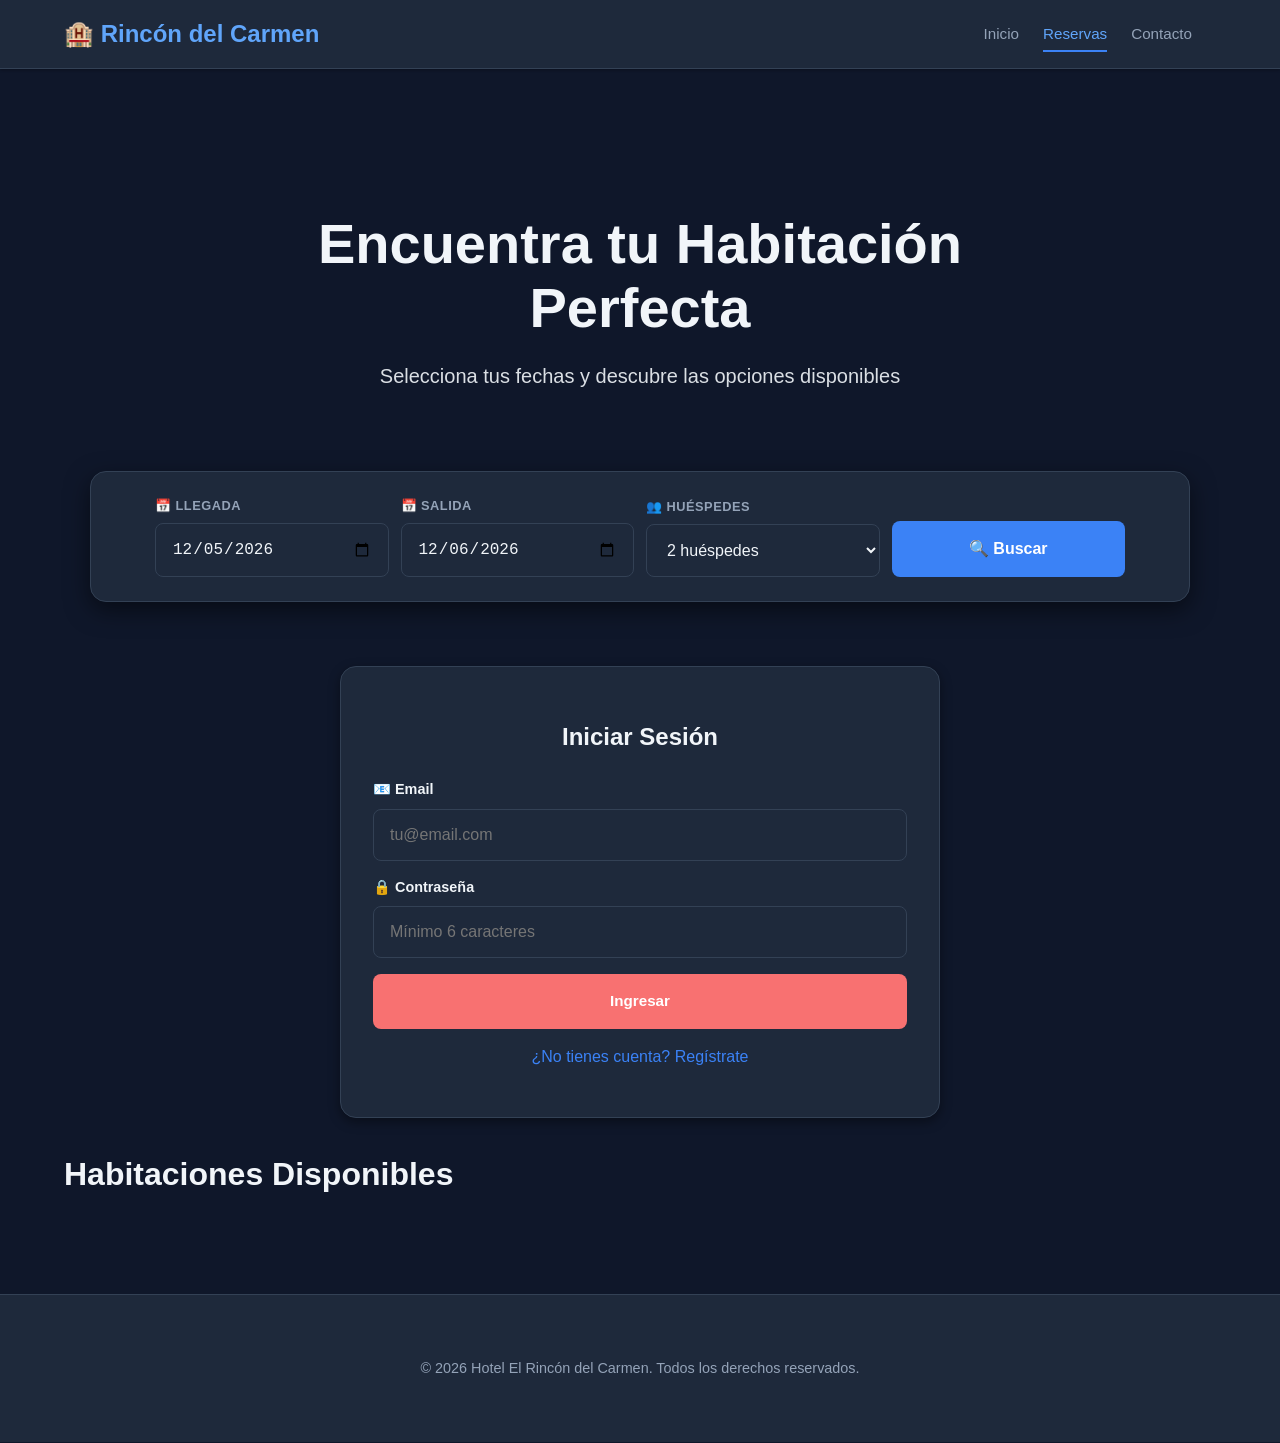
==== commit f7261133: "Entrega Examen" ====
--- a/admin.html
+++ b/admin.html
@@ -23,14 +23,15 @@
   <main class="container">
     <div class="admin-header">
       <h1>Panel de Gestión Administrativa</h1>
-      <p>Administra habitaciones, reservas y disponibilidad.</p>
+      <p>Administra habitaciones, reservas y facturación.</p>
     </div>
     
     <div class="tabs">
       <button class="tab-btn active" data-tab="rooms">🏨 Habitaciones</button>
-      <button class="tab-btn" data-tab="bookings">📋 Reservas</button>
-    </div>
-
+      <button class="tab-btn" data-tab="bookings">📋 Reservas & Facturas</button>
+    </div>
+
+    <!-- Tab Habitaciones -->
     <div id="roomsTab" class="tab-content">
       <div style="display:flex; justify-content:space-between; align-items:center; margin-bottom:1rem; flex-wrap:wrap; gap:1rem;">
         <h2 class="section-title" style="margin:0;">Listado de Habitaciones</h2>
@@ -53,11 +54,12 @@
       </div>
     </div>
 
+    <!-- Tab Reservas -->
     <div id="bookingsTab" class="tab-content hidden">
-      <div class="card" style="margin-bottom:1.5rem; background:var(--bg);">
+      <div class="card" style="margin-bottom:1.5rem; background:var(--bg-secondary); border-color:var(--border);">
         <h2 class="section-title" style="margin:0 0 0.5rem;">Gestión de Reservas</h2>
         <p style="color:var(--text-secondary); font-size:0.9rem;">
-          Cancela reservas para liberar fechas inmediatamente.
+          Visualiza, cancela o genera la factura de las reservas confirmadas.
         </p>
       </div>
       <div class="table-container">
@@ -79,42 +81,37 @@
     </div>
   </main>
 
+  <!-- Modal para Agregar Habitación -->
   <dialog id="roomModal">
     <div class="modal-header">
       <h3 id="modalTitle">Nueva Habitación</h3>
-      <button class="close-modal" id="closeModal">&times;</button>
+      <button class="close-modal" id="closeRoomModal">&times;</button>
     </div>
     <form id="roomForm">
-      <div class="form-group">
-        <label>Nombre</label>
-        <input id="rName" required placeholder="Suite Premium">
-      </div>
+      <div class="form-group"><label>Nombre</label><input id="rName" required placeholder="Suite Premium"></div>
       <div style="display: grid; grid-template-columns:1fr 1fr; gap:1rem; margin-bottom:1rem;">
-        <div class="form-group" style="margin:0">
-          <label>Camas</label>
-          <input id="rBeds" type="number" min="1" required>
-        </div>
-        <div class="form-group" style="margin:0">
-          <label>Máx. personas</label>
-          <input id="rMax" type="number" min="1" required>
-        </div>
-      </div>
-      <div class="form-group">
-        <label>Precio/Noche (COP)</label>
-        <input id="rPrice" type="number" min="10000" required>
-      </div>
-      <div class="form-group">
-        <label>Servicios (coma)</label>
-        <input id="rAmenities" placeholder="WiFi, Jacuzzi, Minibar" required>
-      </div>
-      <div class="form-group">
-        <label>URL Imagen (opcional)</label>
-        <input id="rImage" placeholder="https://...">
-      </div>
+        <div class="form-group" style="margin:0"><label>Camas</label><input id="rBeds" type="number" min="1" required></div>
+        <div class="form-group" style="margin:0"><label>Máx. personas</label><input id="rMax" type="number" min="1" required></div>
+      </div>
+      <div class="form-group"><label>Precio/Noche (COP)</label><input id="rPrice" type="number" min="10000" required></div>
+      <div class="form-group"><label>Servicios (coma)</label><input id="rAmenities" placeholder="WiFi, Jacuzzi, Minibar" required></div>
+      <div class="form-group"><label>URL Imagen Principal</label><input id="rImage" placeholder="https://..."></div>
       <button type="submit" class="btn btn-full">Guardar</button>
     </form>
   </dialog>
 
+  <!-- Modal de Factura -->
+  <dialog id="invoiceModal">
+    <div class="modal-header">
+      <h3>Vista Previa de Factura</h3>
+      <button class="close-modal" onclick="document.getElementById('invoiceModal').close()">&times;</button>
+    </div>
+    <div class="invoice-modal-content" id="invoiceContent">
+      <!-- El contenido se inyecta con JS -->
+    </div>
+    <button class="btn btn-print" onclick="window.print()">🖨️ Imprimir / Guardar PDF</button>
+  </dialog>
+
   <footer>
     <p>© 2026 Hotel El Rincón del Carmen. Panel exclusivo para administradores.</p>
   </footer>
@@ -124,10 +121,11 @@
     
     DataService.init();
     if (!DataService.isAdmin()) { 
-      alert('⚠️ Acceso denegado.'); 
+      alert('⚠️ Acceso denegado.');
       window.location.href = 'reservas.html'; 
     }
 
+    // --- Renderizado de Habitaciones ---
     const renderRooms = () => {
       const rooms = DataService.getRooms();
       const tbody = document.getElementById('roomsBody');
@@ -137,22 +135,13 @@
           <td>${r.beds}</td>
           <td>${r.maxGuests}</td>
           <td>$${r.price.toLocaleString()}</td>
-          <td style="font-size:0.85rem; color:var(--text-secondary);">
-            ${r.amenities.join(', ')}
-          </td>
-          <td>
-            <button class="action-btn delete" onclick="deleteRoom('${r.id}')">🗑️</button>
-          </td>
+          <td style="font-size:0.85rem; color:var(--text-secondary);">${r.amenities.join(', ')}</td>
+          <td><button class="action-btn delete" onclick="deleteRoom('${r.id}')">🗑️</button></td>
         </tr>
-      `).join('') : `
-        <tr>
-          <td colspan="6" class="text-center" style="padding:2rem; color:var(--text-secondary);">
-            No hay habitaciones
-          </td>
-        </tr>
-      `;
-    };
-
+      `).join('') : `<tr><td colspan="6" class="text-center" style="padding:2rem;">No hay habitaciones</td></tr>`;
+    };
+
+    // --- Renderizado de Reservas ---
     const renderBookings = () => {
       const bookings = DataService.getBookings();
       const rooms = DataService.getRooms();
@@ -161,47 +150,90 @@
       
       tbody.innerHTML = bookings.length ? bookings.map(b => {
         const room = rooms.find(r => r.id === b.roomId)?.name || 'N/A';
-        const user = users.find(u => u.id === b.userId)?.name || 'N/A';
+        const user = users.find(u => u.id === b.userId);
         const statusClass = b.status === 'confirmed' ? 'status-confirmed' : 'status-cancelled';
+        
+        // Botón de facturar solo si está confirmada
+        const invoiceBtn = b.status === 'confirmed' 
+          ? `<button class="action-btn" style="background:#e0f2fe; color:#0369a1; margin-right:5px;" onclick="generateInvoice('${b.id}')">📄 Facturar</button>` 
+          : '';
+
         return `
           <tr>
             <td style="font-family:monospace; font-size:0.8rem;">${b.id.slice(-6)}</td>
-            <td>${user}</td>
+            <td>${user ? user.name : 'N/A'}</td>
             <td>${room}</td>
             <td style="font-size:0.85rem;">${b.checkIn} ➔ ${b.checkOut}</td>
             <td>$${b.totalPrice.toLocaleString()}</td>
             <td><span class="status-badge ${statusClass}">${b.status}</span></td>
             <td>
-              ${b.status === 'confirmed' ? 
-                `<button class="action-btn cancel" onclick="cancelBooking('${b.id}')">❌</button>` : 
-                '—'
-              }
+              ${invoiceBtn}
+              ${b.status === 'confirmed' ? `<button class="action-btn cancel" onclick="cancelBooking('${b.id}')">❌</button>` : '—'}
             </td>
           </tr>
         `;
-      }).join('') : `
-        <tr>
-          <td colspan="7" class="text-center" style="padding:2rem; color:var(--text-secondary);">
-            No hay reservas
-          </td>
-        </tr>
+      }).join('') : `<tr><td colspan="7" class="text-center" style="padding:2rem;">No hay reservas</td></tr>`;
+    };
+
+    // --- Generar Factura ---
+    window.generateInvoice = (bookingId) => {
+      const booking = DataService.getBookings().find(b => b.id === bookingId);
+      if (!booking) return;
+
+      const room = DataService.getRooms().find(r => r.id === booking.roomId);
+      const user = DataService.getUsers().find(u => u.id === booking.userId);
+      const today = new Date().toLocaleDateString('es-CO', { year: 'numeric', month: 'long', day: 'numeric' });
+
+      const invoiceHTML = `
+        <div class="invoice-header">
+          <div>
+            <div class="invoice-title">Factura de Venta</div>
+            <div style="font-size:0.9rem; color:#666;">Hotel El Rincón del Carmen</div>
+          </div>
+          <div style="text-align:right;">
+            <div class="invoice-date">Fecha: ${today}</div>
+            <div class="invoice-date">No. Factura: ${booking.id.toUpperCase()}</div>
+          </div>
+        </div>
+
+        <div class="invoice-section">
+          <h4>Datos del Cliente</h4>
+          <div class="invoice-details">
+            <p><strong>Nombre:</strong> ${user ? user.name : 'N/A'}</p>
+            <p><strong>Documento:</strong> ${user ? user.docId : 'N/A'}</p>
+            <p><strong>Email:</strong> ${user ? user.email : 'N/A'}</p>
+            <p><strong>Teléfono:</strong> ${user ? user.phone : 'N/A'}</p>
+          </div>
+        </div>
+
+        <div class="invoice-section">
+          <h4>Detalles de la Reserva</h4>
+          <div class="invoice-details">
+            <p><strong>Habitación:</strong> ${room ? room.name : 'N/A'}</p>
+            <p><strong>Fechas:</strong> ${booking.checkIn} al ${booking.checkOut}</p>
+            <p><strong>Noches:</strong> ${Math.ceil((new Date(booking.checkOut) - new Date(booking.checkIn)) / (1000 * 60 * 60 * 24))}</p>
+            <p><strong>Huéspedes:</strong> ${booking.guests}</p>
+          </div>
+        </div>
+
+        <div class="invoice-total">
+          Total a Pagar: $${booking.totalPrice.toLocaleString()} COP
+        </div>
       `;
-    };
-
+
+      document.getElementById('invoiceContent').innerHTML = invoiceHTML;
+      document.getElementById('invoiceModal').showModal();
+    };
+
+    // --- Acciones Globales ---
     window.deleteRoom = (id) => { 
-      if (confirm('¿Eliminar habitación?')) { 
-        DataService.deleteRoom(id); 
-        renderRooms(); 
-      } 
-    };
-    
+      if (confirm('¿Eliminar habitación?')) { DataService.deleteRoom(id); renderRooms(); } 
+    };
     window.cancelBooking = (id) => { 
-      if (confirm('¿Cancelar reserva?')) { 
-        DataService.cancelBooking(id); 
-        renderBookings(); 
-      } 
-    };
-
+      if (confirm('¿Cancelar reserva?')) { DataService.cancelBooking(id); renderBookings(); } 
+    };
+
+    // --- Tabs y Modales ---
     document.querySelectorAll('.tab-btn').forEach(btn => {
       btn.onclick = () => { 
         document.querySelectorAll('.tab-btn').forEach(b => b.classList.remove('active')); 
@@ -211,15 +243,13 @@
       };
     });
     
-    const modal = document.getElementById('roomModal');
-    document.getElementById('openRoomModal').onclick = () => { 
-      modal.showModal(); 
-      document.getElementById('roomForm').reset(); 
-    };
-    document.getElementById('closeModal').onclick = () => modal.close();
+    const roomModal = document.getElementById('roomModal');
+    document.getElementById('openRoomModal').onclick = () => { roomModal.showModal(); document.getElementById('roomForm').reset(); };
+    document.getElementById('closeRoomModal').onclick = () => roomModal.close();
     
     document.getElementById('roomForm').onsubmit = (e) => { 
       e.preventDefault(); 
+      const imgUrl = document.getElementById('rImage').value || 'https://images.unsplash.com/photo-1611892440504-42a792e24d32?w=800&q=80';
       DataService.addRoom({ 
         id: 'r_' + Date.now(), 
         name: document.getElementById('rName').value, 
@@ -227,31 +257,23 @@
         maxGuests: parseInt(document.getElementById('rMax').value), 
         price: parseInt(document.getElementById('rPrice').value), 
         amenities: document.getElementById('rAmenities').value.split(',').map(a => a.trim()).filter(Boolean), 
-        image: document.getElementById('rImage').value || 'https://images.unsplash.com/photo-1611892440504-42a792e24d32?w=800&q=80' 
+        images: [imgUrl, imgUrl, imgUrl, imgUrl] 
       }); 
-      modal.close(); 
-      renderRooms(); 
+      roomModal.close(); renderRooms(); 
     };
 
     renderRooms(); 
     renderBookings();
     
+    // Menú móvil
     document.querySelector('.mobile-toggle').addEventListener('click', () => { 
       const nav = document.querySelector('.nav-links'); 
-      if (nav.style.display === 'flex') { 
-        nav.style.display = 'none'; 
-      } else { 
-        nav.style.display = 'flex'; 
-        nav.style.flexDirection = 'column'; 
-        nav.style.position = 'absolute'; 
-        nav.style.top = '100%'; 
-        nav.style.left = '0'; 
-        nav.style.right = '0'; 
-        nav.style.background = 'var(--surface)'; 
-        nav.style.padding = 'var(--space-md)'; 
-        nav.style.boxShadow = 'var(--shadow)'; 
-        nav.style.zIndex = '99'; 
-      } 
+      nav.style.display = nav.style.display === 'flex' ? 'none' : 'flex'; 
+      nav.style.flexDirection = 'column'; 
+      nav.style.position = 'absolute'; 
+      nav.style.top = '100%'; nav.style.left = '0'; nav.style.right = '0'; 
+      nav.style.background = 'var(--surface)'; nav.style.padding = 'var(--space-md)'; 
+      nav.style.boxShadow = 'var(--shadow)'; nav.style.zIndex = '99'; 
     });
   </script>
 </body>
--- a/css/main.css
+++ b/css/main.css
@@ -1,30 +1,46 @@
 :root {
-  --primary: #003580;
-  --primary-dark: #00224f;
-  --primary-light: #4d90fe;
-  --accent: #ff5a5f;
-  --accent-hover: #e0484d;
-  --bg: #f7f7f7;
-  --surface: #ffffff;
-  --text: #222222;
-  --text-secondary: #717171;
-  --text-light: #a0a0a0;
-  --border: #e5e5e5;
-  --divider: #f0f0f0;
-  --success: #008a05;
-  --error: #c43a3a;
+  /* 🌙 COLORES MODO OSCURO */
+  --primary: #3b82f6;
+  --primary-dark: #2563eb;
+  --primary-light: #60a5fa;
+  --accent: #f87171;
+  --accent-hover: #ef4444;
+  
+  /* Fondos oscuros */
+  --bg: #0f172a;              /* Fondo principal (slate 900) */
+  --bg-secondary: #1e293b;    /* Fondo secundario (slate 800) */
+  --surface: #1e293b;         /* Superficies/cards (slate 800) */
+  --surface-elevated: #334155; /* Cards elevadas (slate 700) */
+  
+  /* Textos claros */
+  --text: #f1f5f9;            /* Texto principal (slate 100) */
+  --text-secondary: #94a3b8;  /* Texto secundario (slate 400) */
+  --text-light: #64748b;      /* Texto ligero (slate 500) */
+  
+  /* Bordes y divisores */
+  --border: #334155;          /* Bordes (slate 700) */
+  --divider: #475569;         /* Divisores (slate 600) */
+  
+  /* Estados */
+  --success: #22c55e;
+  --error: #ef4444;
+  --warning: #f59e0b;
+  
+  /* Espaciado */
   --space-xs: 0.5rem;
   --space-sm: 0.75rem;
   --space-md: 1rem;
   --space-lg: 1.5rem;
   --space-xl: 2rem;
   --space-2xl: 3rem;
+  
+  /* Bordes y sombras */
   --radius-sm: 8px;
   --radius: 12px;
   --radius-lg: 16px;
-  --shadow-sm: 0 1px 3px rgba(0,0,0,0.08);
-  --shadow: 0 4px 12px rgba(0,0,0,0.08);
-  --shadow-lg: 0 8px 24px rgba(0,0,0,0.12);
+  --shadow-sm: 0 1px 3px rgba(0,0,0,0.3);
+  --shadow: 0 4px 12px rgba(0,0,0,0.4);
+  --shadow-lg: 0 8px 24px rgba(0,0,0,0.5);
   --transition: all 0.25s cubic-bezier(0.4, 0, 0.2, 1);
 }
 
@@ -39,14 +55,14 @@
   -webkit-font-smoothing: antialiased;
 }
 a { text-decoration: none; color: inherit; transition: var(--transition); }
-a:hover { color: var(--primary); }
+a:hover { color: var(--primary-light); }
 button { cursor: pointer; border: none; background: none; font: inherit; }
 img { display: block; max-width: 100%; }
 ul { list-style: none; padding: 0; margin: 0; }
 
 /* HEADER */
 header { 
-  background: var(--surface); 
+  background: var(--bg-secondary); 
   border-bottom: 1px solid var(--border); 
   position: sticky; 
   top: 0; 
@@ -64,7 +80,7 @@
 .logo { 
   font-weight: 800; 
   font-size: 1.5rem; 
-  color: var(--primary); 
+  color: var(--primary-light); 
   display: flex;
   align-items: center;
   gap: var(--space-sm);
@@ -79,10 +95,11 @@
   font-size: 0.95rem; 
   padding: var(--space-xs) 0;
   position: relative;
+  color: var(--text-secondary);
 }
 .nav-links a:hover, 
 .nav-links a.active { 
-  color: var(--primary); 
+  color: var(--primary-light); 
 }
 .nav-links a.active::after {
   content: '';
@@ -102,11 +119,11 @@
   cursor: pointer;
 }
 
-/* HERO - Con imagen en TODAS las páginas */
+/* HERO */
 .hero { 
-  background: linear-gradient(rgba(0,34,79,0.6), rgba(0,53,128,0.7)), 
+  background: linear-gradient(rgba(15,23,42,0.7), rgba(15,23,42,0.8)), 
               url('https://images.unsplash.com/photo-1542314831-068cd1dbfeeb?w=1920&q=80') center/cover no-repeat; 
-  color: white; 
+  color: var(--text); 
   padding: var(--space-2xl) 5%; 
   text-align: center; 
   min-height: 50vh; 
@@ -124,7 +141,7 @@
 .hero p { 
   font-size: clamp(1rem, 2.5vw, 1.25rem); 
   margin-bottom: var(--space-xl); 
-  opacity: 0.95; 
+  opacity: 0.9; 
 }
 .hero-btn { 
   background: var(--accent); 
@@ -149,9 +166,10 @@
   margin: -3rem auto var(--space-xl); 
   max-width: 1100px; 
   border-radius: var(--radius-lg); 
-  box-shadow: var(--shadow-xl); 
+  box-shadow: var(--shadow-lg); 
   position: relative; 
   z-index: 10; 
+  border: 1px solid var(--border);
 }
 .search-form { 
   display: grid; 
@@ -179,13 +197,14 @@
   font-size: 1rem; 
   width: 100%; 
   transition: var(--transition); 
-  background: var(--surface); 
+  background: var(--bg-secondary); 
+  color: var(--text);
 }
 .search-field input:focus, 
 .search-field select:focus { 
   outline: none; 
   border-color: var(--primary); 
-  box-shadow: 0 0 0 3px rgba(0,53,128,0.1); 
+  box-shadow: 0 0 0 3px rgba(59,130,246,0.2); 
 }
 .search-btn { 
   padding: var(--space-md); 
@@ -241,11 +260,12 @@
 .card:hover { 
   box-shadow: var(--shadow-lg); 
   transform: translateY(-4px); 
+  border-color: var(--divider);
 }
 .card-image { 
   position: relative; 
   aspect-ratio: 4/3; 
-  background: #eee; 
+  background: var(--bg-secondary); 
   overflow: hidden; 
 }
 .card-image img { 
@@ -293,9 +313,10 @@
   color: var(--text-secondary); 
 }
 .card-amenities span { 
-  background: var(--divider); 
+  background: var(--bg-secondary); 
   padding: 0.25rem 0.5rem; 
   border-radius: 4px; 
+  border: 1px solid var(--border);
 }
 .card-footer { 
   margin-top: auto; 
@@ -324,7 +345,7 @@
   color: var(--text-light); 
 }
 
-/* FORMS & AUTH - Responsive en TODOS los dispositivos */
+/* FORMS & AUTH */
 .form-card { 
   background: var(--surface); 
   padding: var(--space-xl); 
@@ -333,6 +354,7 @@
   width: 100%;
   max-width: 600px; 
   margin: 0 auto; 
+  border: 1px solid var(--border);
 }
 .form-group { 
   margin-bottom: var(--space-md); 
@@ -353,13 +375,14 @@
   border-radius: var(--radius-sm); 
   font-size: 1rem; 
   transition: var(--transition); 
-  background: var(--surface); 
+  background: var(--bg-secondary); 
+  color: var(--text);
 }
 .form-group input:focus, 
 .form-group textarea:focus { 
   outline: none; 
   border-color: var(--primary); 
-  box-shadow: 0 0 0 3px rgba(0,53,128,0.1); 
+  box-shadow: 0 0 0 3px rgba(59,130,246,0.2); 
 }
 .btn { 
   background: var(--primary); 
@@ -384,8 +407,8 @@
   color: var(--text); 
 }
 .btn-outline:hover { 
-  background: var(--bg); 
-  border-color: var(--text); 
+  background: var(--bg-secondary); 
+  border-color: var(--primary); 
 }
 .btn-accent { 
   background: var(--accent); 
@@ -408,12 +431,12 @@
   font-weight: 500; 
 }
 .alert-success { 
-  background: #e8f5e9; 
+  background: rgba(34,197,94,0.1); 
   color: var(--success); 
   border-left: 4px solid var(--success); 
 }
 .alert-error { 
-  background: #ffebee; 
+  background: rgba(239,68,68,0.1); 
   color: var(--error); 
   border-left: 4px solid var(--error); 
 }
@@ -441,7 +464,7 @@
   overflow: hidden; 
   box-shadow: var(--shadow); 
   transition: var(--transition); 
-  border: 1px solid var(--border); 
+  border: 1px solid var(--border);
 }
 .carousel-item:hover { 
   box-shadow: var(--shadow-lg); 
@@ -464,7 +487,7 @@
 
 /* FEATURES FULL-WIDTH */
 .full-width-section { 
-  background: var(--surface); 
+  background: var(--bg-secondary); 
   width: 100%; 
   padding: var(--space-2xl) 0; 
   margin-top: var(--space-xl); 
@@ -483,15 +506,15 @@
 .feature-item { 
   text-align: center; 
   padding: var(--space-lg); 
-  background: var(--bg); 
+  background: var(--surface); 
   border-radius: var(--radius); 
   transition: var(--transition); 
-  border: 1px solid var(--divider); 
+  border: 1px solid var(--border);
 }
 .feature-item:hover { 
   transform: translateY(-6px); 
   box-shadow: var(--shadow); 
-  background: white; 
+  background: var(--surface-elevated); 
 }
 .feature-icon { 
   font-size: 2.5rem; 
@@ -511,7 +534,7 @@
   margin: 0; 
 }
 
-/* CONTACT GRID - Cards alineadas */
+/* CONTACT GRID */
 .contact-grid {
   display: grid;
   grid-template-columns: repeat(auto-fit, minmax(280px, 1fr));
@@ -551,7 +574,7 @@
   margin-bottom: -2px; 
 }
 .tab-btn.active { 
-  color: var(--primary); 
+  color: var(--primary-light); 
   border-bottom-color: var(--primary); 
 }
 .table-container { 
@@ -559,6 +582,7 @@
   border-radius: var(--radius); 
   box-shadow: var(--shadow); 
   overflow-x: auto; 
+  border: 1px solid var(--border);
 }
 table { 
   width: 100%; 
@@ -572,7 +596,7 @@
   font-size: 0.9rem; 
 }
 th { 
-  background: var(--bg); 
+  background: var(--bg-secondary); 
   font-weight: 600; 
   color: var(--text-secondary); 
   text-transform: uppercase; 
@@ -580,7 +604,7 @@
   letter-spacing: 0.5px; 
 }
 tr:hover td { 
-  background: var(--bg); 
+  background: var(--bg-secondary); 
 }
 .status-badge { 
   padding: 0.3rem 0.6rem; 
@@ -590,11 +614,11 @@
   text-transform: capitalize; 
 }
 .status-confirmed { 
-  background: #e6f4ea; 
+  background: rgba(34,197,94,0.2); 
   color: var(--success); 
 }
 .status-cancelled { 
-  background: #fce8e6; 
+  background: rgba(239,68,68,0.2); 
   color: var(--error); 
 }
 .action-btn { 
@@ -604,7 +628,7 @@
   transition: var(--transition); 
 }
 .action-btn.cancel { 
-  background: #fce8e6; 
+  background: rgba(239,68,68,0.1); 
   color: var(--error); 
 }
 .action-btn.cancel:hover { 
@@ -612,11 +636,11 @@
   color: white; 
 }
 .action-btn.delete { 
-  background: #ffebee; 
-  color: #c43a3a; 
+  background: rgba(239,68,68,0.1); 
+  color: var(--error); 
 }
 .action-btn.delete:hover { 
-  background: #c43a3a; 
+  background: var(--error); 
   color: white; 
 }
 dialog { 
@@ -627,9 +651,10 @@
   box-shadow: var(--shadow-xl); 
   background: var(--surface); 
   width: 90%;
+  border: 1px solid var(--border);
 }
 dialog::backdrop { 
-  background: rgba(0,0,0,0.4); 
+  background: rgba(0,0,0,0.7); 
   backdrop-filter: blur(3px); 
 }
 .modal-header { 
@@ -646,9 +671,84 @@
   color: var(--text-secondary); 
 }
 
-/* FOOTER & RESPONSIVE */
+/* GALERÍA DE IMÁGENES */
+.room-gallery {
+  position: relative;
+  width: 100%;
+  aspect-ratio: 4/3;
+  overflow: hidden;
+  background: var(--bg-secondary);
+  border-radius: var(--radius-sm) var(--radius-sm) 0 0;
+}
+.gallery-img {
+  width: 100%;
+  height: 100%;
+  object-fit: cover;
+  transition: opacity 0.3s ease;
+}
+.gallery-btn {
+  position: absolute;
+  top: 50%;
+  transform: translateY(-50%);
+  background: rgba(30,41,59,0.9);
+  border: 1px solid var(--border);
+  width: 36px;
+  height: 36px;
+  border-radius: 50%;
+  cursor: pointer;
+  display: flex;
+  align-items: center;
+  justify-content: center;
+  font-size: 1.2rem;
+  color: var(--text);
+  box-shadow: var(--shadow);
+  transition: all 0.2s ease;
+  z-index: 5;
+}
+.gallery-btn:hover {
+  background: var(--surface-elevated);
+  transform: translateY(-50%) scale(1.1);
+  border-color: var(--primary);
+}
+.gallery-prev { left: 8px; }
+.gallery-next { right: 8px; }
+.gallery-dots {
+  position: absolute;
+  bottom: 8px;
+  left: 50%;
+  transform: translateX(-50%);
+  display: flex;
+  gap: 6px;
+  z-index: 5;
+}
+.gallery-dot {
+  width: 8px;
+  height: 8px;
+  border-radius: 50%;
+  background: rgba(255,255,255,0.3);
+  transition: all 0.2s ease;
+  cursor: pointer;
+}
+.gallery-dot.active {
+  background: var(--primary-light);
+  transform: scale(1.3);
+}
+.gallery-counter {
+  position: absolute;
+  top: 8px;
+  right: 8px;
+  background: rgba(0,0,0,0.7);
+  color: white;
+  padding: 2px 8px;
+  border-radius: 12px;
+  font-size: 0.75rem;
+  font-weight: 600;
+  z-index: 5;
+}
+
+/* FOOTER */
 footer { 
-  background: var(--surface); 
+  background: var(--bg-secondary); 
   border-top: 1px solid var(--border); 
   padding: var(--space-2xl) 5%; 
   margin-top: var(--space-2xl); 
@@ -656,7 +756,66 @@
   color: var(--text-secondary); 
   font-size: 0.9rem; 
 }
-
+/* ==================== FACTURA / MODAL ==================== */
+.invoice-modal-content {
+  background: white; /* La factura siempre debe ser blanca para imprimir */
+  color: #333;
+  padding: 2rem;
+  border-radius: var(--radius);
+}
+.invoice-header {
+  display: flex;
+  justify-content: space-between;
+  align-items: center;
+  border-bottom: 2px solid #eee;
+  padding-bottom: 1rem;
+  margin-bottom: 1.5rem;
+}
+.invoice-title {
+  font-size: 1.5rem;
+  font-weight: 700;
+  color: var(--primary);
+  text-transform: uppercase;
+}
+.invoice-date {
+  font-size: 0.9rem;
+  color: #666;
+}
+.invoice-section {
+  margin-bottom: 1.5rem;
+}
+.invoice-section h4 {
+  font-size: 0.85rem;
+  text-transform: uppercase;
+  color: #888;
+  margin-bottom: 0.5rem;
+  border-bottom: 1px solid #eee;
+  padding-bottom: 0.25rem;
+}
+.invoice-details p {
+  margin: 0.25rem 0;
+  font-size: 0.95rem;
+}
+.invoice-total {
+  text-align: right;
+  font-size: 1.25rem;
+  font-weight: 700;
+  margin-top: 1rem;
+  padding-top: 1rem;
+  border-top: 2px solid #333;
+}
+.btn-print {
+  background: #333;
+  color: white;
+  margin-top: 1rem;
+  width: 100%;
+}
+.btn-print:hover {
+  background: #000;
+}
+
+
+/* RESPONSIVE */
 @media (max-width: 768px) {
   .nav-links { display: none; }
   .mobile-toggle { display: block; }
